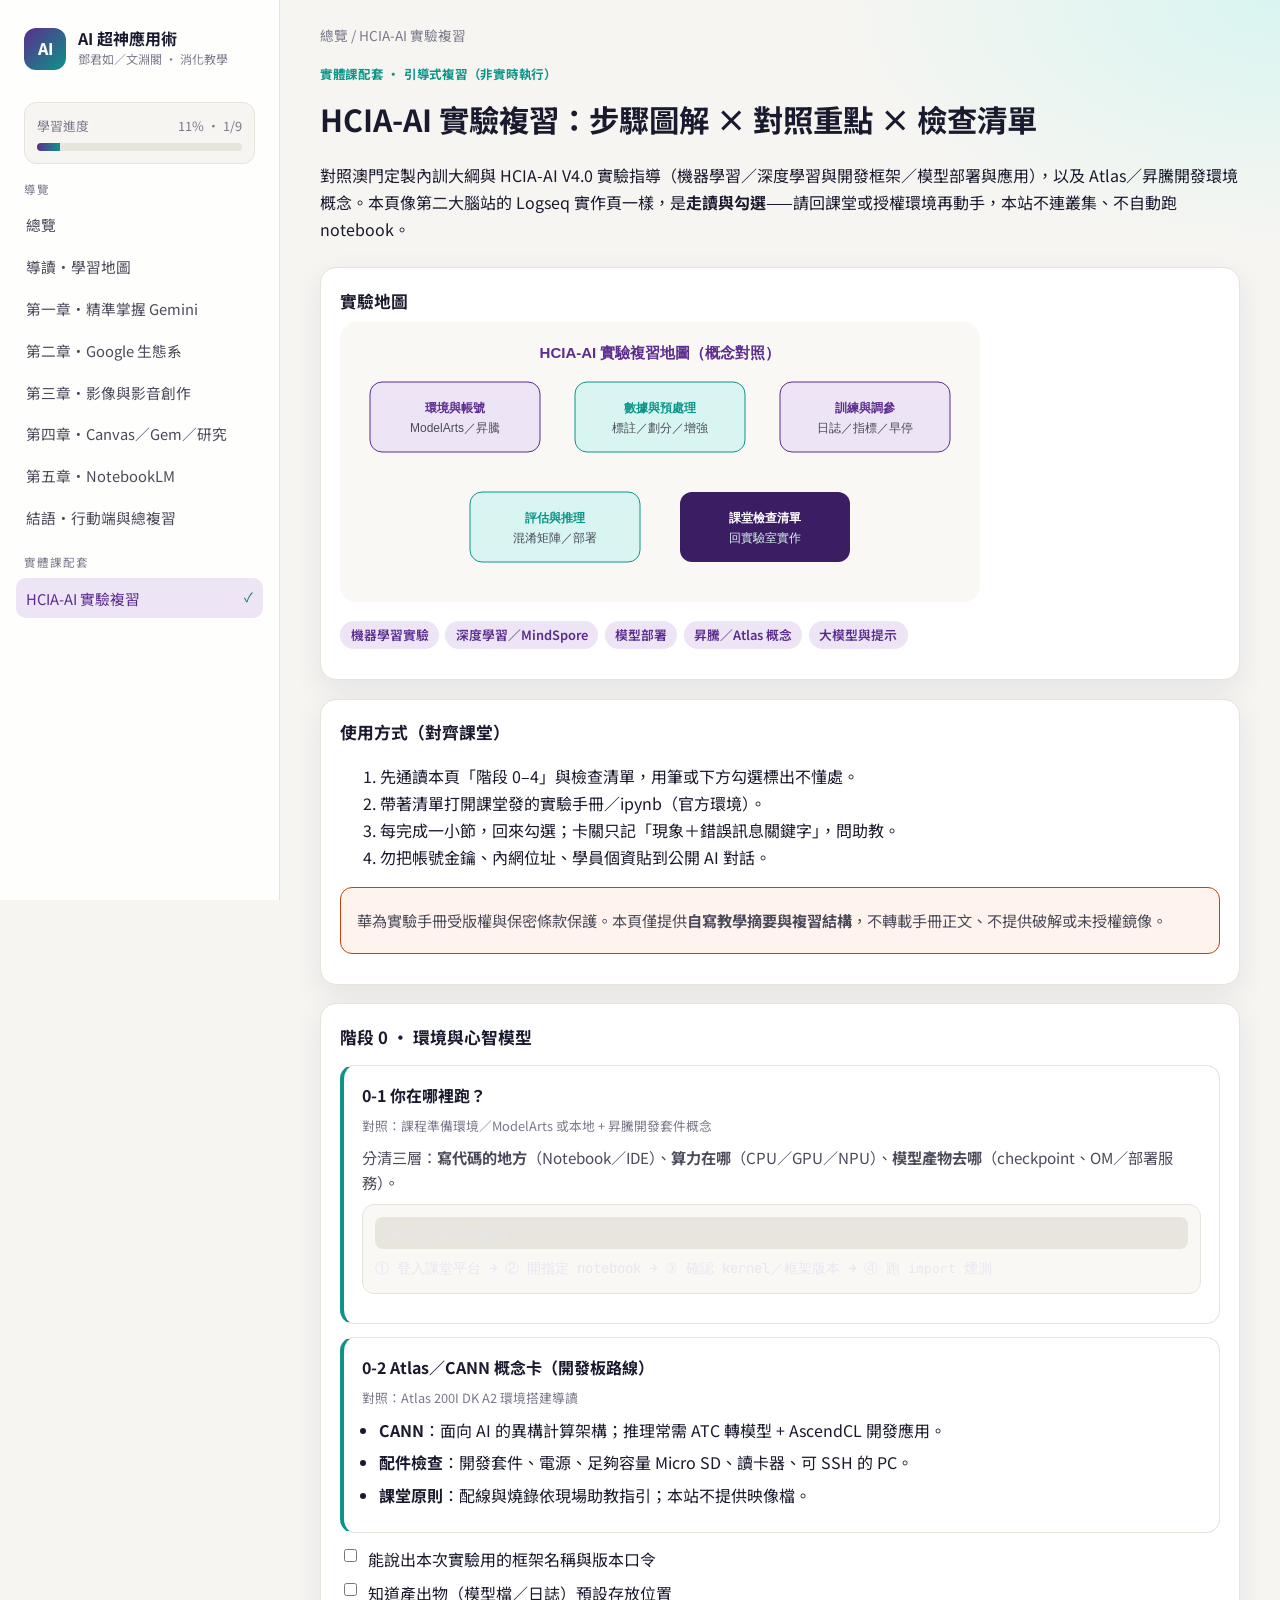
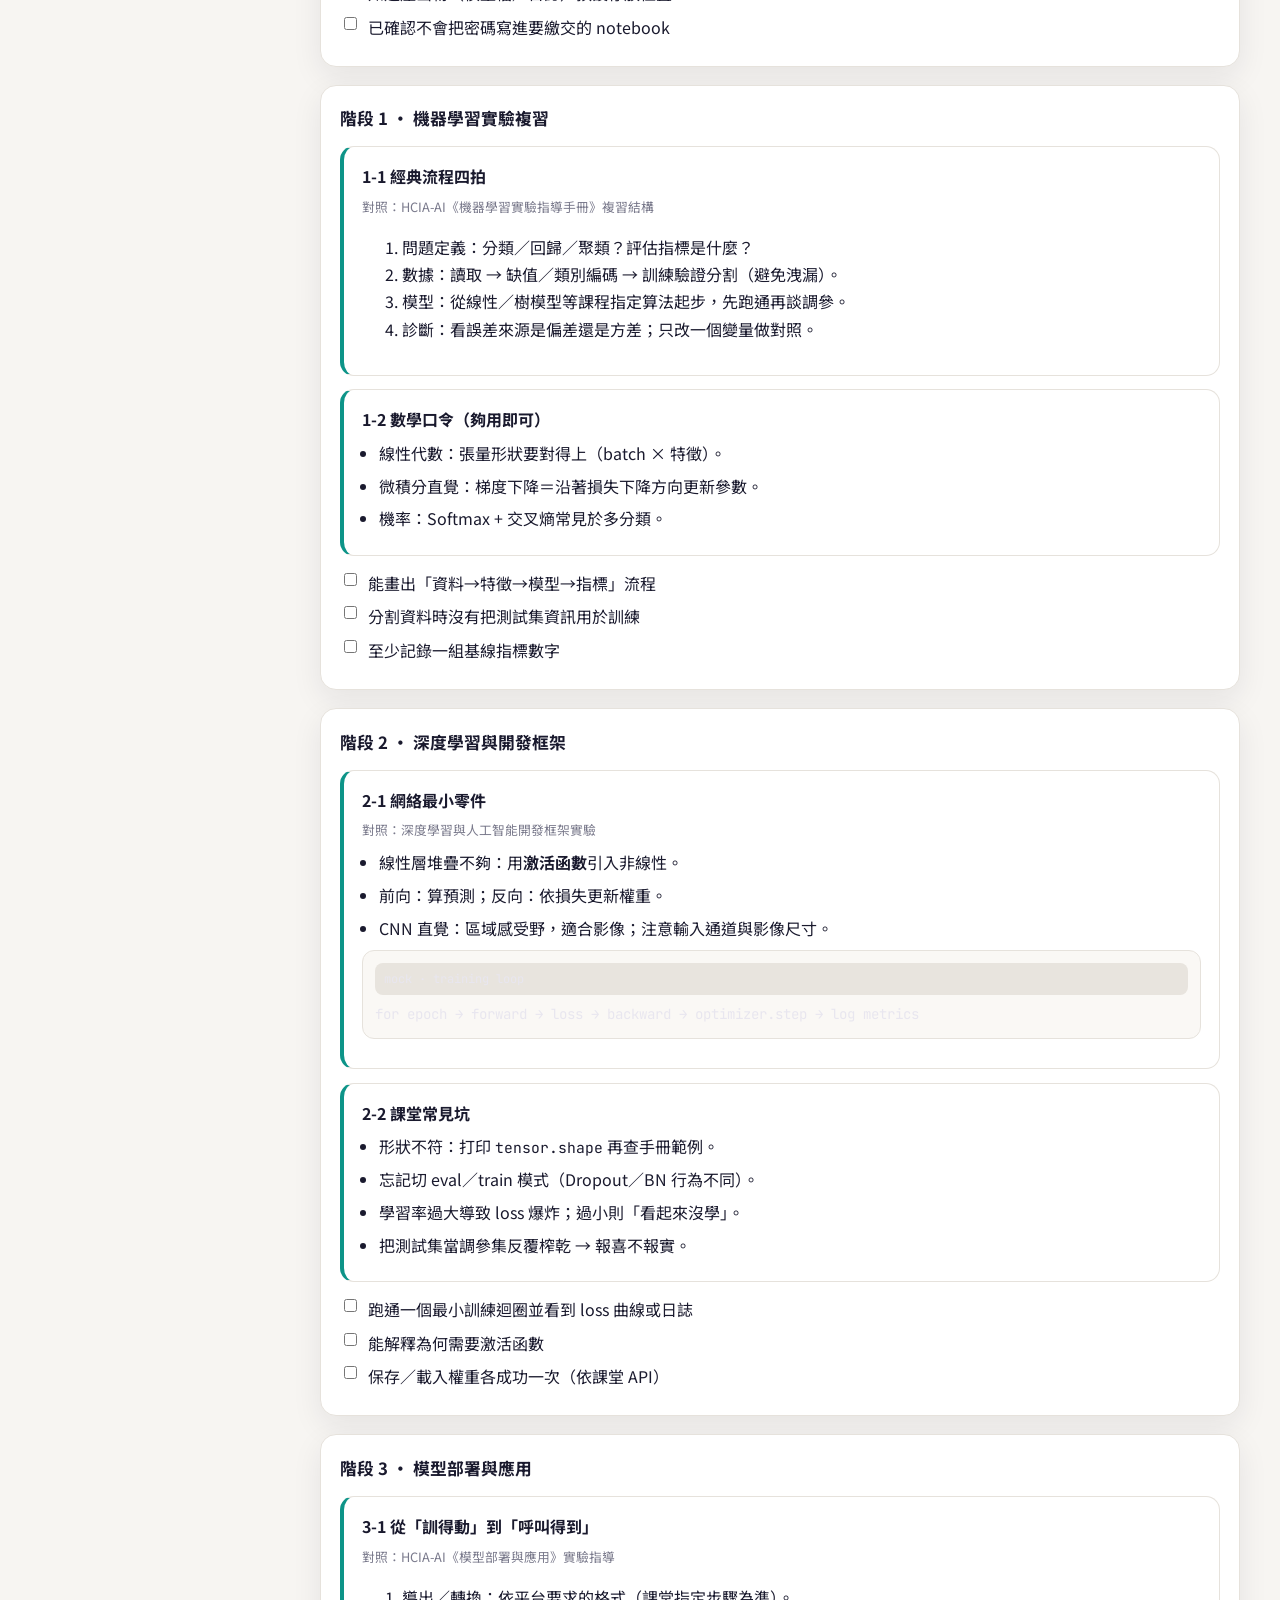
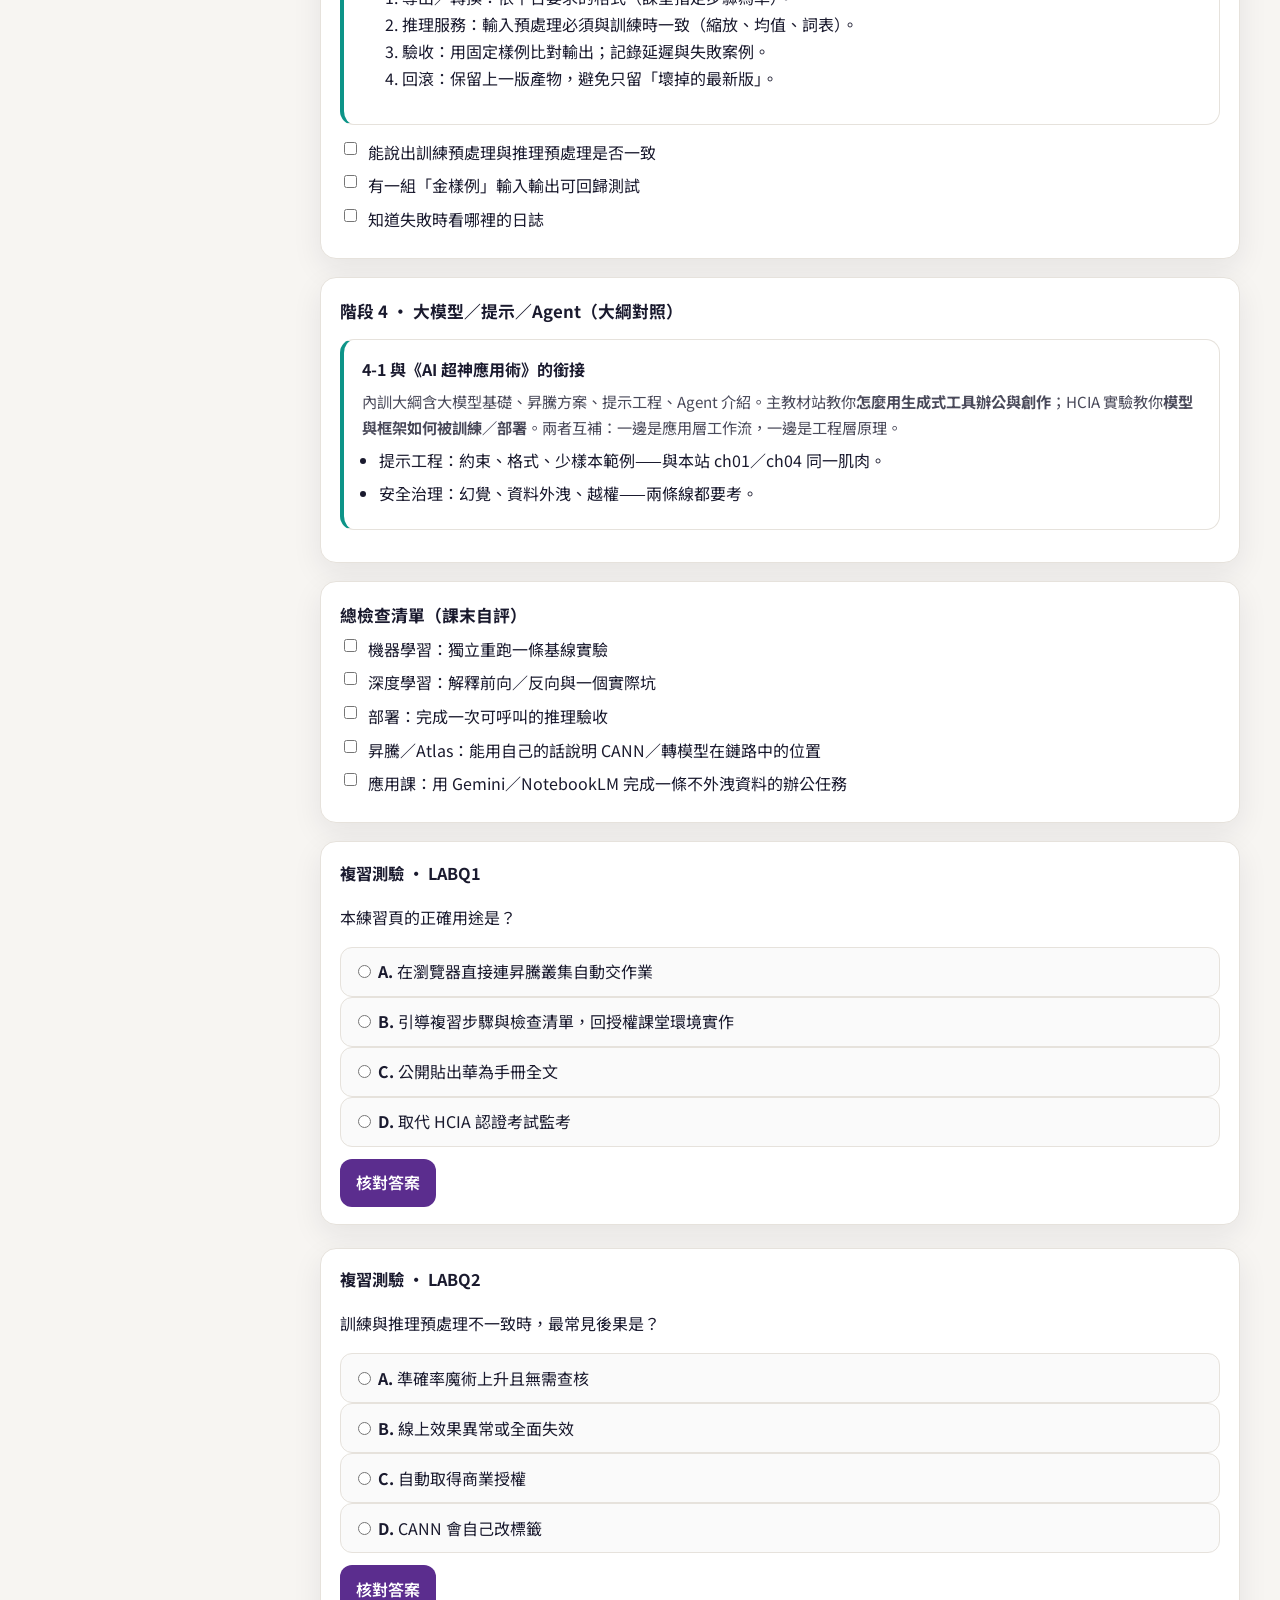
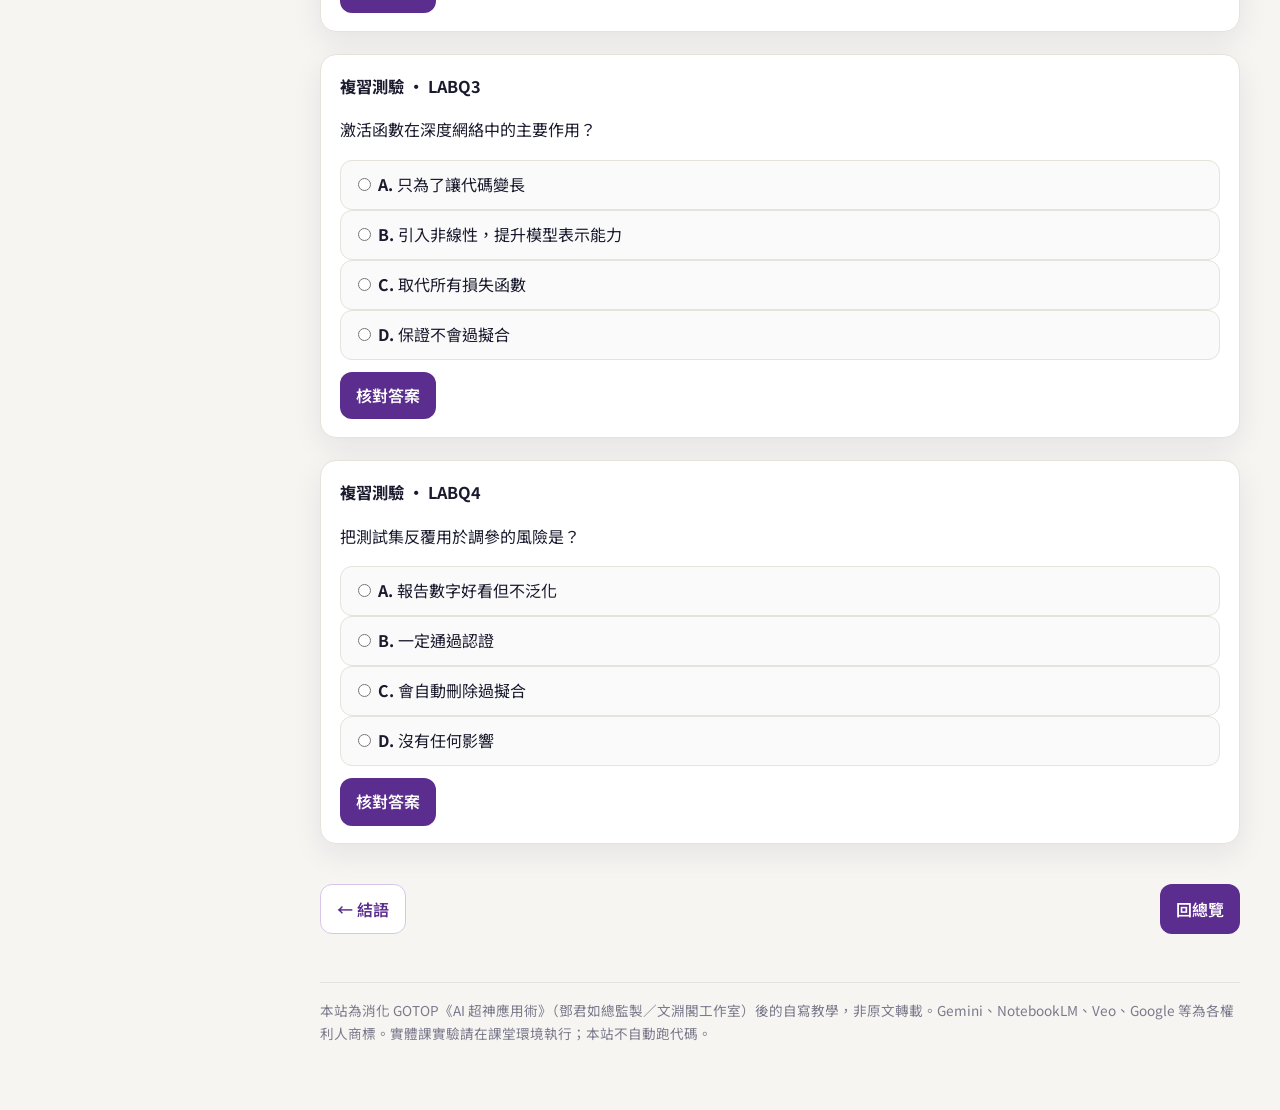
==== practice/index.html @ 84ef8108 "Initial HCIA-AI companion course site Traditional Chinese interactive digest of GOTOP AI 超神應用術 with " ====
<!DOCTYPE html>
<html lang="zh-Hant-MO">
<head>
<meta charset="utf-8"/>
<meta name="viewport" content="width=device-width, initial-scale=1"/>
<title>HCIA-AI 實驗複習 · AI 超神應用術</title>
<link rel="preconnect" href="https://fonts.googleapis.com"/>
<link rel="stylesheet" href="https://fonts.googleapis.com/css2?family=Noto+Sans+TC:wght@400;500;700;900&family=JetBrains+Mono:wght@400;600&display=swap"/>
<link rel="stylesheet" href="../css/styles.css"/>
</head>
<body data-page="practice">
<div class="overlay"></div>
<div class="topbar">
  <button class="menu-btn" data-menu type="button">☰ 目錄</button>
  <strong>AI 超神應用術 · 互動教學</strong>
</div>
<div class="layout">
<aside class="sidebar">
  <div class="brand">
    <div class="brand-mark">AI</div>
    <div>
      <h1>AI 超神應用術</h1>
      <p>鄧君如／文淵閣 · 消化教學</p>
    </div>
  </div>
  <div class="progress-wrap">
    <div class="progress-label"><span>學習進度</span><span data-progress-text>0%</span></div>
    <div class="progress-bar"><span data-progress-fill></span></div>
  </div>
  <nav class="nav">
<div class="nav-section">導覽</div>
<a href="../index.html" data-page="index">總覽</a>
<a href="../chapters/preface.html" data-page="preface">導讀・學習地圖</a>
<a href="../chapters/ch01.html" data-page="ch01">第一章・精準掌握 Gemini</a>
<a href="../chapters/ch02.html" data-page="ch02">第二章・Google 生態系</a>
<a href="../chapters/ch03.html" data-page="ch03">第三章・影像與影音創作</a>
<a href="../chapters/ch04.html" data-page="ch04">第四章・Canvas／Gem／研究</a>
<a href="../chapters/ch05.html" data-page="ch05">第五章・NotebookLM</a>
<a href="../chapters/epilogue.html" data-page="epilogue">結語・行動端與總複習</a>
<div class="nav-section">實體課配套</div>
<a href="index.html" data-page="practice">HCIA-AI 實驗複習</a>
  </nav>
</aside>
<main class="main">
<div class="container">

<nav class="breadcrumb"><a href="../index.html">總覽</a> / HCIA-AI 實驗複習</nav>
<header class="page-head">
  <div class="eyebrow">實體課配套 · 引導式複習（非實時執行）</div>
  <h2>HCIA-AI 實驗複習：步驟圖解 × 對照重點 × 檢查清單</h2>
  <p>對照澳門定製內訓大綱與 HCIA-AI V4.0 實驗指導（機器學習／深度學習與開發框架／模型部署與應用），以及 Atlas／昇騰開發環境概念。本頁像第二大腦站的 Logseq 實作頁一樣，是<strong>走讀與勾選</strong>——請回課堂或授權環境再動手，本站不連叢集、不自動跑 notebook。</p>
</header>

<section class="card">
  <h3>實驗地圖</h3>
  <img src="../assets/svg/hcia-lab-map.svg" alt="HCIA 實驗地圖" style="width:100%;max-width:640px"/>
  <div class="chip-row">
    <span class="chip">機器學習實驗</span>
    <span class="chip">深度學習／MindSpore</span>
    <span class="chip">模型部署</span>
    <span class="chip">昇騰／Atlas 概念</span>
    <span class="chip">大模型與提示</span>
  </div>
</section>

<section class="card">
  <h3>使用方式（對齊課堂）</h3>
  <ol class="steps">
    <li>先通讀本頁「階段 0–4」與檢查清單，用筆或下方勾選標出不懂處。</li>
    <li>帶著清單打開課堂發的實驗手冊／ipynb（官方環境）。</li>
    <li>每完成一小節，回來勾選；卡關只記「現象＋錯誤訊息關鍵字」，問助教。</li>
    <li>勿把帳號金鑰、內網位址、學員個資貼到公開 AI 對話。</li>
  </ol>
  <div class="callout warn"><p>華為實驗手冊受版權與保密條款保護。本頁僅提供<strong>自寫教學摘要與複習結構</strong>，不轉載手冊正文、不提供破解或未授權鏡像。</p></div>
</section>

<section class="card">
  <h3>階段 0 · 環境與心智模型</h3>
  <div class="lab-step">
    <h4>0-1 你在哪裡跑？</h4>
    <div class="meta">對照：課程準備環境／ModelArts 或本地 + 昇騰開發套件概念</div>
    <p>分清三層：<strong>寫代碼的地方</strong>（Notebook／IDE）、<strong>算力在哪</strong>（CPU／GPU／NPU）、<strong>模型產物去哪</strong>（checkpoint、OM／部署服務）。</p>
    <div class="mock-ui">
      <div class="bar">mock · lab console</div>
      <div>① 登入課堂平台 → ② 開指定 notebook → ③ 確認 kernel／框架版本 → ④ 跑 <code>import</code> 煙測</div>
    </div>
  </div>
  <div class="lab-step">
    <h4>0-2 Atlas／CANN 概念卡（開發板路線）</h4>
    <div class="meta">對照：Atlas 200I DK A2 環境搭建導讀</div>
    <ul class="clean">
      <li><strong>CANN</strong>：面向 AI 的異構計算架構；推理常需 ATC 轉模型 + AscendCL 開發應用。</li>
      <li><strong>配件檢查</strong>：開發套件、電源、足夠容量 Micro SD、讀卡器、可 SSH 的 PC。</li>
      <li><strong>課堂原則</strong>：配線與燒錄依現場助教指引；本站不提供映像檔。</li>
    </ul>
  </div>
  <div class="checklist">
    <label><input type="checkbox"/> 能說出本次實驗用的框架名稱與版本口令</label>
    <label><input type="checkbox"/> 知道產出物（模型檔／日誌）預設存放位置</label>
    <label><input type="checkbox"/> 已確認不會把密碼寫進要繳交的 notebook</label>
  </div>
</section>

<section class="card">
  <h3>階段 1 · 機器學習實驗複習</h3>
  <div class="lab-step">
    <h4>1-1 經典流程四拍</h4>
    <div class="meta">對照：HCIA-AI《機器學習實驗指導手冊》複習結構</div>
    <ol class="steps">
      <li>問題定義：分類／回歸／聚類？評估指標是什麼？</li>
      <li>數據：讀取 → 缺值／類別編碼 → 訓練驗證分割（避免洩漏）。</li>
      <li>模型：從線性／樹模型等課程指定算法起步，先跑通再談調參。</li>
      <li>診斷：看誤差來源是偏差還是方差；只改一個變量做對照。</li>
    </ol>
  </div>
  <div class="lab-step">
    <h4>1-2 數學口令（夠用即可）</h4>
    <ul class="clean">
      <li>線性代數：張量形狀要對得上（batch × 特徵）。</li>
      <li>微積分直覺：梯度下降＝沿著損失下降方向更新參數。</li>
      <li>機率：Softmax + 交叉熵常見於多分類。</li>
    </ul>
  </div>
  <div class="checklist">
    <label><input type="checkbox"/> 能畫出「資料→特徵→模型→指標」流程</label>
    <label><input type="checkbox"/> 分割資料時沒有把測試集資訊用於訓練</label>
    <label><input type="checkbox"/> 至少記錄一組基線指標數字</label>
  </div>
</section>

<section class="card">
  <h3>階段 2 · 深度學習與開發框架</h3>
  <div class="lab-step">
    <h4>2-1 網絡最小零件</h4>
    <div class="meta">對照：深度學習與人工智能開發框架實驗</div>
    <ul class="clean">
      <li>線性層堆疊不夠：用<strong>激活函數</strong>引入非線性。</li>
      <li>前向：算預測；反向：依損失更新權重。</li>
      <li>CNN 直覺：區域感受野，適合影像；注意輸入通道與影像尺寸。</li>
    </ul>
    <div class="mock-ui">
      <div class="bar">mock · training loop</div>
      <div>for epoch → forward → loss → backward → optimizer.step → log metrics</div>
    </div>
  </div>
  <div class="lab-step">
    <h4>2-2 課堂常見坑</h4>
    <ul class="clean">
      <li>形狀不符：打印 <code>tensor.shape</code> 再查手冊範例。</li>
      <li>忘記切 eval／train 模式（Dropout／BN 行為不同）。</li>
      <li>學習率過大導致 loss 爆炸；過小則「看起來沒學」。</li>
      <li>把測試集當調參集反覆榨乾 → 報喜不報實。</li>
    </ul>
  </div>
  <div class="checklist">
    <label><input type="checkbox"/> 跑通一個最小訓練迴圈並看到 loss 曲線或日誌</label>
    <label><input type="checkbox"/> 能解釋為何需要激活函數</label>
    <label><input type="checkbox"/> 保存／載入權重各成功一次（依課堂 API）</label>
  </div>
</section>

<section class="card">
  <h3>階段 3 · 模型部署與應用</h3>
  <div class="lab-step">
    <h4>3-1 從「訓得動」到「呼叫得到」</h4>
    <div class="meta">對照：HCIA-AI《模型部署與應用》實驗指導</div>
    <ol class="steps">
      <li>導出／轉換：依平台要求的格式（課堂指定步驟為準）。</li>
      <li>推理服務：輸入預處理必須與訓練時一致（縮放、均值、詞表）。</li>
      <li>驗收：用固定樣例比對輸出；記錄延遲與失敗案例。</li>
      <li>回滾：保留上一版產物，避免只留「壞掉的最新版」。</li>
    </ol>
  </div>
  <div class="checklist">
    <label><input type="checkbox"/> 能說出訓練預處理與推理預處理是否一致</label>
    <label><input type="checkbox"/> 有一組「金樣例」輸入輸出可回歸測試</label>
    <label><input type="checkbox"/> 知道失敗時看哪裡的日誌</label>
  </div>
</section>

<section class="card">
  <h3>階段 4 · 大模型／提示／Agent（大綱對照）</h3>
  <div class="lab-step">
    <h4>4-1 與《AI 超神應用術》的銜接</h4>
    <p>內訓大綱含大模型基礎、昇騰方案、提示工程、Agent 介紹。主教材站教你<strong>怎麼用生成式工具辦公與創作</strong>；HCIA 實驗教你<strong>模型與框架如何被訓練／部署</strong>。兩者互補：一邊是應用層工作流，一邊是工程層原理。</p>
    <ul class="clean">
      <li>提示工程：約束、格式、少樣本範例——與本站 ch01／ch04 同一肌肉。</li>
      <li>安全治理：幻覺、資料外洩、越權——兩條線都要考。</li>
    </ul>
  </div>
</section>

<section class="card">
  <h3>總檢查清單（課末自評）</h3>
  <div class="checklist">
    <label><input type="checkbox"/> 機器學習：獨立重跑一條基線實驗</label>
    <label><input type="checkbox"/> 深度學習：解釋前向／反向與一個實際坑</label>
    <label><input type="checkbox"/> 部署：完成一次可呼叫的推理驗收</label>
    <label><input type="checkbox"/> 昇騰／Atlas：能用自己的話說明 CANN／轉模型在鏈路中的位置</label>
    <label><input type="checkbox"/> 應用課：用 Gemini／NotebookLM 完成一條不外洩資料的辦公任務</label>
  </div>
</section>


<section class="quiz" data-quiz="labq1" data-answer="B" data-ok="正確——對齊第二大腦站的 walkthrough 定位。" data-bad="重讀頁首說明。">
  <h3>複習測驗 · LABQ1</h3>
  <p>本練習頁的正確用途是？</p>
  <label><input type="radio" name="labq1" value="A"/> <strong>A.</strong> 在瀏覽器直接連昇騰叢集自動交作業</label><label><input type="radio" name="labq1" value="B"/> <strong>B.</strong> 引導複習步驟與檢查清單，回授權課堂環境實作</label><label><input type="radio" name="labq1" value="C"/> <strong>C.</strong> 公開貼出華為手冊全文</label><label><input type="radio" name="labq1" value="D"/> <strong>D.</strong> 取代 HCIA 認證考試監考</label>
  <div class="quiz-actions"><button type="button" class="btn" data-check>核對答案</button></div>
  <div class="feedback"></div>
</section>

<section class="quiz" data-quiz="labq2" data-answer="B" data-ok="對。" data-bad="見階段 3。">
  <h3>複習測驗 · LABQ2</h3>
  <p>訓練與推理預處理不一致時，最常見後果是？</p>
  <label><input type="radio" name="labq2" value="A"/> <strong>A.</strong> 準確率魔術上升且無需查核</label><label><input type="radio" name="labq2" value="B"/> <strong>B.</strong> 線上效果異常或全面失效</label><label><input type="radio" name="labq2" value="C"/> <strong>C.</strong> 自動取得商業授權</label><label><input type="radio" name="labq2" value="D"/> <strong>D.</strong> CANN 會自己改標籤</label>
  <div class="quiz-actions"><button type="button" class="btn" data-check>核對答案</button></div>
  <div class="feedback"></div>
</section>

<section class="quiz" data-quiz="labq3" data-answer="B" data-ok="正確。" data-bad="階段 2。">
  <h3>複習測驗 · LABQ3</h3>
  <p>激活函數在深度網絡中的主要作用？</p>
  <label><input type="radio" name="labq3" value="A"/> <strong>A.</strong> 只為了讓代碼變長</label><label><input type="radio" name="labq3" value="B"/> <strong>B.</strong> 引入非線性，提升模型表示能力</label><label><input type="radio" name="labq3" value="C"/> <strong>C.</strong> 取代所有損失函數</label><label><input type="radio" name="labq3" value="D"/> <strong>D.</strong> 保證不會過擬合</label>
  <div class="quiz-actions"><button type="button" class="btn" data-check>核對答案</button></div>
  <div class="feedback"></div>
</section>

<section class="quiz" data-quiz="labq4" data-answer="A" data-ok="對——評估會過度樂觀。" data-bad="階段 1–2 診斷。">
  <h3>複習測驗 · LABQ4</h3>
  <p>把測試集反覆用於調參的風險是？</p>
  <label><input type="radio" name="labq4" value="A"/> <strong>A.</strong> 報告數字好看但不泛化</label><label><input type="radio" name="labq4" value="B"/> <strong>B.</strong> 一定通過認證</label><label><input type="radio" name="labq4" value="C"/> <strong>C.</strong> 會自動刪除過擬合</label><label><input type="radio" name="labq4" value="D"/> <strong>D.</strong> 沒有任何影響</label>
  <div class="quiz-actions"><button type="button" class="btn" data-check>核對答案</button></div>
  <div class="feedback"></div>
</section>

<div class="pager">
  <a class="btn secondary" href="../chapters/epilogue.html">← 結語</a>
  <a class="btn" href="../index.html">回總覽</a>
</div>

<div class="footer-note">本站為消化 GOTOP《AI 超神應用術》（鄧君如總監製／文淵閣工作室）後的自寫教學，非原文轉載。Gemini、NotebookLM、Veo、Google 等為各權利人商標。實體課實驗請在課堂環境執行；本站不自動跑代碼。</div>
</div>
</main>
</div>
<script src="../js/app.js"></script>
<script src="../js/quiz.js"></script>
</body>
</html>
---- css/styles.css ----
:root {
  --bg: #f7f5f2;
  --bg-card: #ffffff;
  --ink: #1a1a2e;
  --ink-soft: #4a4a5a;
  --muted: #7a7a8c;
  --line: #e6e2dc;
  --accent: #5b2d8e;
  --accent-2: #0d9488;
  --accent-soft: #ede4f5;
  --teal-soft: #d9f5f1;
  --warn: #c2410c;
  --ok: #047857;
  --danger: #b91c1c;
  --radius: 16px;
  --shadow: 0 10px 30px rgba(26,26,46,.08);
  --font: "Noto Sans TC", "PingFang TC", "Microsoft JhengHei", system-ui, sans-serif;
  --mono: "JetBrains Mono", ui-monospace, monospace;
  --sidebar-w: 280px;
  --max: 920px;
}
* { box-sizing: border-box; }
html { scroll-behavior: smooth; }
body {
  margin: 0;
  font-family: var(--font);
  color: var(--ink);
  background:
    radial-gradient(1200px 600px at 10% -10%, #ede4f5 0%, transparent 55%),
    radial-gradient(900px 500px at 100% 0%, #d9f5f1 0%, transparent 50%),
    var(--bg);
  line-height: 1.7;
  min-height: 100vh;
}
a { color: var(--accent); text-decoration: none; }
a:hover { text-decoration: underline; }
img, svg { max-width: 100%; height: auto; }
code, .mono { font-family: var(--mono); font-size: .92em; }

.layout { display: grid; grid-template-columns: var(--sidebar-w) 1fr; min-height: 100vh; }
.sidebar {
  position: sticky; top: 0; height: 100vh; overflow-y: auto;
  background: rgba(255,255,255,.85); backdrop-filter: blur(10px);
  border-right: 1px solid var(--line); padding: 1.25rem 1rem 2rem;
}
.brand { display: flex; gap: .75rem; align-items: center; padding: .5rem .5rem 1rem; }
.brand-mark {
  width: 42px; height: 42px; border-radius: 12px;
  background: linear-gradient(135deg, var(--accent), var(--accent-2));
  display: grid; place-items: center; color: #fff; font-weight: 800;
}
.brand h1 { font-size: 1rem; margin: 0; line-height: 1.3; }
.brand p { margin: 0; font-size: .75rem; color: var(--muted); }
.nav-section { margin: 1rem 0 .35rem; font-size: .72rem; letter-spacing: .08em; color: var(--muted); text-transform: uppercase; padding: 0 .5rem; }
.nav a {
  display: block; padding: .45rem .65rem; border-radius: 10px; color: var(--ink-soft);
  font-size: .92rem; text-decoration: none; margin-bottom: .15rem;
}
.nav a:hover, .nav a.active { background: var(--accent-soft); color: var(--accent); text-decoration: none; }
.nav a .done { float: right; color: var(--ok); font-size: .8rem; }
.progress-wrap { margin: 1rem .5rem; padding: .75rem; background: var(--bg); border-radius: 12px; border: 1px solid var(--line); }
.progress-label { display: flex; justify-content: space-between; font-size: .8rem; color: var(--muted); margin-bottom: .4rem; }
.progress-bar { height: 8px; background: #e8e4de; border-radius: 99px; overflow: hidden; }
.progress-bar > span { display: block; height: 100%; width: 0%; background: linear-gradient(90deg, var(--accent), var(--accent-2)); transition: width .35s ease; }

.main { padding: 1.5rem 1.75rem 4rem; }
.container { max-width: var(--max); margin: 0 auto; }
.topbar {
  display: none; position: sticky; top: 0; z-index: 20;
  background: rgba(247,245,242,.92); backdrop-filter: blur(8px);
  border-bottom: 1px solid var(--line); padding: .75rem 1rem;
  align-items: center; justify-content: space-between;
}
.menu-btn {
  border: 1px solid var(--line); background: #fff; border-radius: 10px;
  padding: .45rem .7rem; font: inherit; cursor: pointer;
}
.hero {
  background: linear-gradient(135deg, #3b1d63 0%, #5b2d8e 45%, #0d9488 100%);
  color: #fff; border-radius: 24px; padding: 2.2rem 2rem; position: relative; overflow: hidden;
  box-shadow: var(--shadow); margin-bottom: 1.5rem;
}
.hero::after {
  content: ""; position: absolute; inset: auto -10% -40% 40%; height: 80%;
  background: radial-gradient(circle, rgba(255,255,255,.18), transparent 60%);
  pointer-events: none;
}
.hero h2 { margin: 0 0 .5rem; font-size: clamp(1.6rem, 3vw, 2.2rem); position: relative; z-index: 1; }
.hero p { margin: 0; opacity: .92; max-width: 46ch; position: relative; z-index: 1; }
.badge {
  display: inline-flex; align-items: center; gap: .35rem;
  background: rgba(255,255,255,.18); border: 1px solid rgba(255,255,255,.25);
  padding: .25rem .65rem; border-radius: 999px; font-size: .78rem; margin-bottom: .85rem;
}
.grid { display: grid; gap: 1rem; }
.grid-2 { grid-template-columns: repeat(2, 1fr); }
.grid-3 { grid-template-columns: repeat(3, 1fr); }
.card {
  background: var(--bg-card); border: 1px solid var(--line); border-radius: var(--radius);
  padding: 1.15rem 1.2rem; box-shadow: var(--shadow);
}
.card h3 { margin: 0 0 .4rem; font-size: 1.05rem; }
.card p { margin: 0; color: var(--ink-soft); font-size: .95rem; }
.card.accent { border-color: #d8c6ea; background: linear-gradient(180deg, #faf6ff, #fff); }
.card.teal { border-color: #b7e8e1; background: linear-gradient(180deg, #f2fffd, #fff); }
.kicker { font-size: .78rem; color: var(--accent); font-weight: 700; letter-spacing: .04em; margin-bottom: .35rem; }
.section { margin: 2rem 0; }
.section h2 { margin: 0 0 .75rem; font-size: 1.45rem; }
.section h3 { margin: 1.4rem 0 .5rem; font-size: 1.15rem; }
.lead { font-size: 1.05rem; color: var(--ink-soft); }
.callout {
  border-left: 4px solid var(--accent); background: var(--accent-soft);
  padding: .9rem 1rem; border-radius: 0 12px 12px 0; margin: 1rem 0;
}
.callout.teal { border-color: var(--accent-2); background: var(--teal-soft); }
.callout.warn { border-color: var(--warn); background: #fff4ed; }
.figure {
  background: #fff; border: 1px solid var(--line); border-radius: var(--radius);
  padding: 1rem; margin: 1.25rem 0; box-shadow: var(--shadow);
}
.figure figcaption { margin-top: .65rem; font-size: .85rem; color: var(--muted); text-align: center; }
.summary {
  background: linear-gradient(180deg, #fff, #f4f0ea); border: 1px solid var(--line);
  border-radius: var(--radius); padding: 1.25rem 1.35rem; margin-top: 2rem;
}
.summary h3 { margin-top: 0; }
.summary ul { margin: .4rem 0 0; padding-left: 1.2rem; }
.summary li { margin: .35rem 0; }

.quiz {
  border: 1px solid var(--line); border-radius: var(--radius); background: #fff;
  padding: 1.1rem 1.2rem; margin: 1rem 0 1.4rem; box-shadow: var(--shadow);
}
.quiz .q-meta { font-size: .78rem; color: var(--muted); margin-bottom: .35rem; }
.quiz h4 { margin: 0 0 .75rem; font-size: 1.02rem; }
.quiz .options { display: grid; gap: .5rem; }
.quiz label {
  display: flex; gap: .65rem; align-items: flex-start; padding: .65rem .75rem;
  border: 1px solid var(--line); border-radius: 12px; cursor: pointer; background: #fafafa;
}
.quiz label:hover { border-color: #cbb3e4; background: #faf6ff; }
.quiz label.correct { border-color: #6ee7b7; background: #ecfdf5; }
.quiz label.wrong { border-color: #fca5a5; background: #fef2f2; }
.quiz .feedback { display: none; margin-top: .75rem; padding: .7rem .85rem; border-radius: 10px; font-size: .92rem; }
.quiz .feedback.show { display: block; }
.quiz .feedback.ok { background: #ecfdf5; color: var(--ok); }
.quiz .feedback.bad { background: #fef2f2; color: var(--danger); }
.btn {
  display: inline-flex; align-items: center; gap: .4rem; border: none; cursor: pointer;
  background: var(--accent); color: #fff; border-radius: 12px; padding: .65rem 1rem;
  font: inherit; font-weight: 600; text-decoration: none;
}
.btn:hover { filter: brightness(1.05); text-decoration: none; color: #fff; }
.btn.ghost { background: #fff; color: var(--accent); border: 1px solid #d8c6ea; }
.btn.teal { background: var(--accent-2); }
.pager { display: flex; justify-content: space-between; gap: 1rem; margin-top: 2.5rem; flex-wrap: wrap; }
.steps { counter-reset: step; }
.step {
  position: relative; padding: 1rem 1rem 1rem 3.2rem; border: 1px solid var(--line);
  border-radius: var(--radius); background: #fff; margin: 1rem 0; box-shadow: var(--shadow);
}
.step::before {
  counter-increment: step; content: counter(step);
  position: absolute; left: .9rem; top: 1rem; width: 1.8rem; height: 1.8rem;
  border-radius: 999px; background: var(--accent); color: #fff;
  display: grid; place-items: center; font-weight: 700; font-size: .9rem;
}
.step h4 { margin: 0 0 .4rem; }
.mock-ui {
  border: 1px solid #d4d0ca; border-radius: 12px; overflow: hidden; margin: .8rem 0;
  background: #1e1e2e; color: #e8e6ef; font-family: var(--mono); font-size: .82rem;
}
.mock-ui .bar { background: #2a2a3d; padding: .45rem .7rem; display: flex; gap: .35rem; align-items: center; }
.mock-ui .dot { width: 8px; height: 8px; border-radius: 50%; background: #ff5f56; }
.mock-ui .dot:nth-child(2) { background: #ffbd2e; }
.mock-ui .dot:nth-child(3) { background: #27c93f; }
.mock-ui .body { padding: .8rem .9rem; white-space: pre-wrap; line-height: 1.55; }
.mock-ui .hl { color: #7dd3fc; }
.mock-ui .tag { color: #c4b5fd; }
.mock-ui .page { color: #6ee7b7; }
.chip-row { display: flex; flex-wrap: wrap; gap: .4rem; margin: .6rem 0; }
.chip {
  background: var(--accent-soft); color: var(--accent); border-radius: 999px;
  padding: .2rem .65rem; font-size: .8rem; font-weight: 600;
}
.footer-note { margin-top: 3rem; padding-top: 1rem; border-top: 1px solid var(--line); color: var(--muted); font-size: .85rem; }
.overlay {
  display: none; position: fixed; inset: 0; background: rgba(0,0,0,.35); z-index: 30;
}
.overlay.show { display: block; }
@media (max-width: 920px) {
  .layout { grid-template-columns: 1fr; }
  .sidebar {
    position: fixed; left: 0; top: 0; transform: translateX(-105%);
    transition: transform .25s ease; z-index: 40; width: min(86vw, 320px);
  }
  .sidebar.open { transform: translateX(0); }
  .topbar { display: flex; }
  .grid-2, .grid-3 { grid-template-columns: 1fr; }
  .main { padding: 1rem 1rem 3rem; }
}


table.simple { width:100%; border-collapse: collapse; background:#fff; border-radius:12px; overflow:hidden; box-shadow: var(--shadow); margin:1rem 0; }
table.simple th, table.simple td { padding:.7rem .85rem; border-bottom:1px solid var(--line); text-align:left; font-size:.92rem; }
table.simple th { background: var(--accent-soft); color: var(--accent); font-weight:700; }
table.simple tr:last-child td { border-bottom:none; }
.mock-ui { position:relative; overflow:hidden; }
.mock-ui .body { animation: typeglow 2.8s ease-in-out infinite alternate; }
@keyframes typeglow { from { opacity:.88; } to { opacity:1; } }
.steps .step { position:relative; padding-left:1rem; border-left:3px solid var(--accent-soft); margin:1rem 0; transition: border-color .25s; }
.steps .step:hover { border-left-color: var(--accent); }
.tag { display:inline-block; background:var(--teal-soft); color:var(--accent-2); border-radius:999px; padding:.05rem .45rem; font-size:.8rem; }


/* Practice step reveal animation */
.steps .step {
  animation: stepIn .45s ease both;
}
.steps .step:nth-child(1) { animation-delay: .02s; }
.steps .step:nth-child(2) { animation-delay: .05s; }
.steps .step:nth-child(3) { animation-delay: .08s; }
.steps .step:nth-child(4) { animation-delay: .11s; }
.steps .step:nth-child(5) { animation-delay: .14s; }
.steps .step:nth-child(6) { animation-delay: .17s; }
.steps .step:nth-child(7) { animation-delay: .20s; }
.steps .step:nth-child(8) { animation-delay: .23s; }
.steps .step:nth-child(9) { animation-delay: .26s; }
.steps .step:nth-child(10) { animation-delay: .29s; }
@keyframes stepIn {
  from { opacity: 0; transform: translateY(8px); }
  to { opacity: 1; transform: none; }
}
.mock-ui .body .cursor-blink::after {
  content: "▋";
  animation: blink 1s step-end infinite;
  color: #7dd3fc;
  margin-left: 2px;
}
@keyframes blink { 50% { opacity: 0; } }
.mark-done {
  margin-top: .6rem;
}

/* --- hcia-ai-course extensions --- */
.eyebrow, .kicker {
  display: inline-block; font-size: .78rem; letter-spacing: .06em;
  color: var(--accent-2); font-weight: 700; margin-bottom: .35rem;
}
.hero .eyebrow { color: rgba(255,255,255,.85); }
.page-head { margin-bottom: 1.5rem; }
.page-head h2 { margin: .2rem 0 .5rem; font-size: clamp(1.45rem, 2.5vw, 1.9rem); }
.breadcrumb { font-size: .85rem; color: var(--muted); margin-bottom: .75rem; }
.breadcrumb a { color: var(--muted); }
.hero-actions { display: flex; flex-wrap: wrap; gap: .65rem; margin-top: 1.25rem; position: relative; z-index: 1; }
.card { margin-bottom: 1.15rem; }
.card h3 { margin-top: 0; }
.mini-card {
  background: var(--bg); border: 1px solid var(--line); border-radius: 12px;
  padding: .85rem 1rem;
}
.mini-card strong { display: block; margin-bottom: .25rem; color: var(--accent); }
.mini-card p { margin: 0; font-size: .92rem; color: var(--ink-soft); }
.path { display: grid; gap: .65rem; }
.path-item {
  display: flex; gap: .85rem; align-items: flex-start;
  padding: .85rem 1rem; border-radius: 14px; border: 1px solid var(--line);
  background: var(--bg); color: inherit; text-decoration: none;
}
.path-item:hover { border-color: #cbb3e4; background: #faf6ff; text-decoration: none; }
.path-item .num {
  flex: 0 0 2.4rem; height: 2.4rem; border-radius: 10px;
  display: grid; place-items: center; font-weight: 800; font-size: .85rem;
  background: linear-gradient(135deg, var(--accent), var(--accent-2)); color: #fff;
}
.path-item strong { display: block; color: var(--ink); }
.path-item span { font-size: .85rem; color: var(--muted); }
ul.clean { padding-left: 1.1rem; margin: .4rem 0; }
ul.clean li { margin: .35rem 0; }
.callout { padding: .85rem 1rem; border-radius: 12px; border: 1px solid var(--line); background: var(--accent-soft); margin: .75rem 0; }
.callout.tip { border-color: var(--accent-2); background: var(--teal-soft); }
.callout p { margin: .35rem 0; }
pre.code, .code-block {
  font-family: var(--mono); font-size: .82rem; line-height: 1.55;
  background: #1a1a2e; color: #e8e4de; padding: 1rem 1.1rem; border-radius: 12px;
  overflow-x: auto; white-space: pre-wrap;
}
.quiz h3 { margin: 0 0 .5rem; font-size: 1.02rem; }
.quiz-actions { margin-top: .75rem; }
.quiz label { display: block; }
.section { margin: 1.5rem 0; }
.lead { font-size: 1.05rem; color: var(--ink-soft); }
.figure { margin: 1rem 0; }
.figure figcaption { font-size: .85rem; color: var(--muted); margin-top: .4rem; }
.chip-row { display: flex; flex-wrap: wrap; gap: .4rem; margin: .75rem 0; }
.chip {
  background: var(--accent-soft); color: var(--accent); border-radius: 999px;
  padding: .2rem .65rem; font-size: .8rem; font-weight: 600;
}
.checklist label { display: flex; gap: .5rem; align-items: flex-start; margin: .4rem 0; cursor: pointer; }
.lab-step {
  border: 1px solid var(--line); border-radius: 14px; padding: 1rem 1.1rem;
  margin: .85rem 0; background: #fff; border-left: 4px solid var(--accent-2);
}
.lab-step h4 { margin: 0 0 .35rem; }
.lab-step .meta { font-size: .8rem; color: var(--muted); margin-bottom: .5rem; }
.mock-ui {
  border: 1px solid var(--line); border-radius: 12px; background: #faf8f5;
  padding: .75rem; font-size: .88rem; margin-top: .5rem;
}
.mock-ui .bar { background: #e8e4de; border-radius: 8px; padding: .35rem .6rem; margin-bottom: .5rem; font-family: var(--mono); font-size: .75rem; }
.btn.secondary, .btn.ghost {
  background: #fff; color: var(--accent); border: 1px solid #d8c6ea;
}
.btn.secondary:hover, .btn.ghost:hover { color: var(--accent); filter: none; background: var(--accent-soft); }
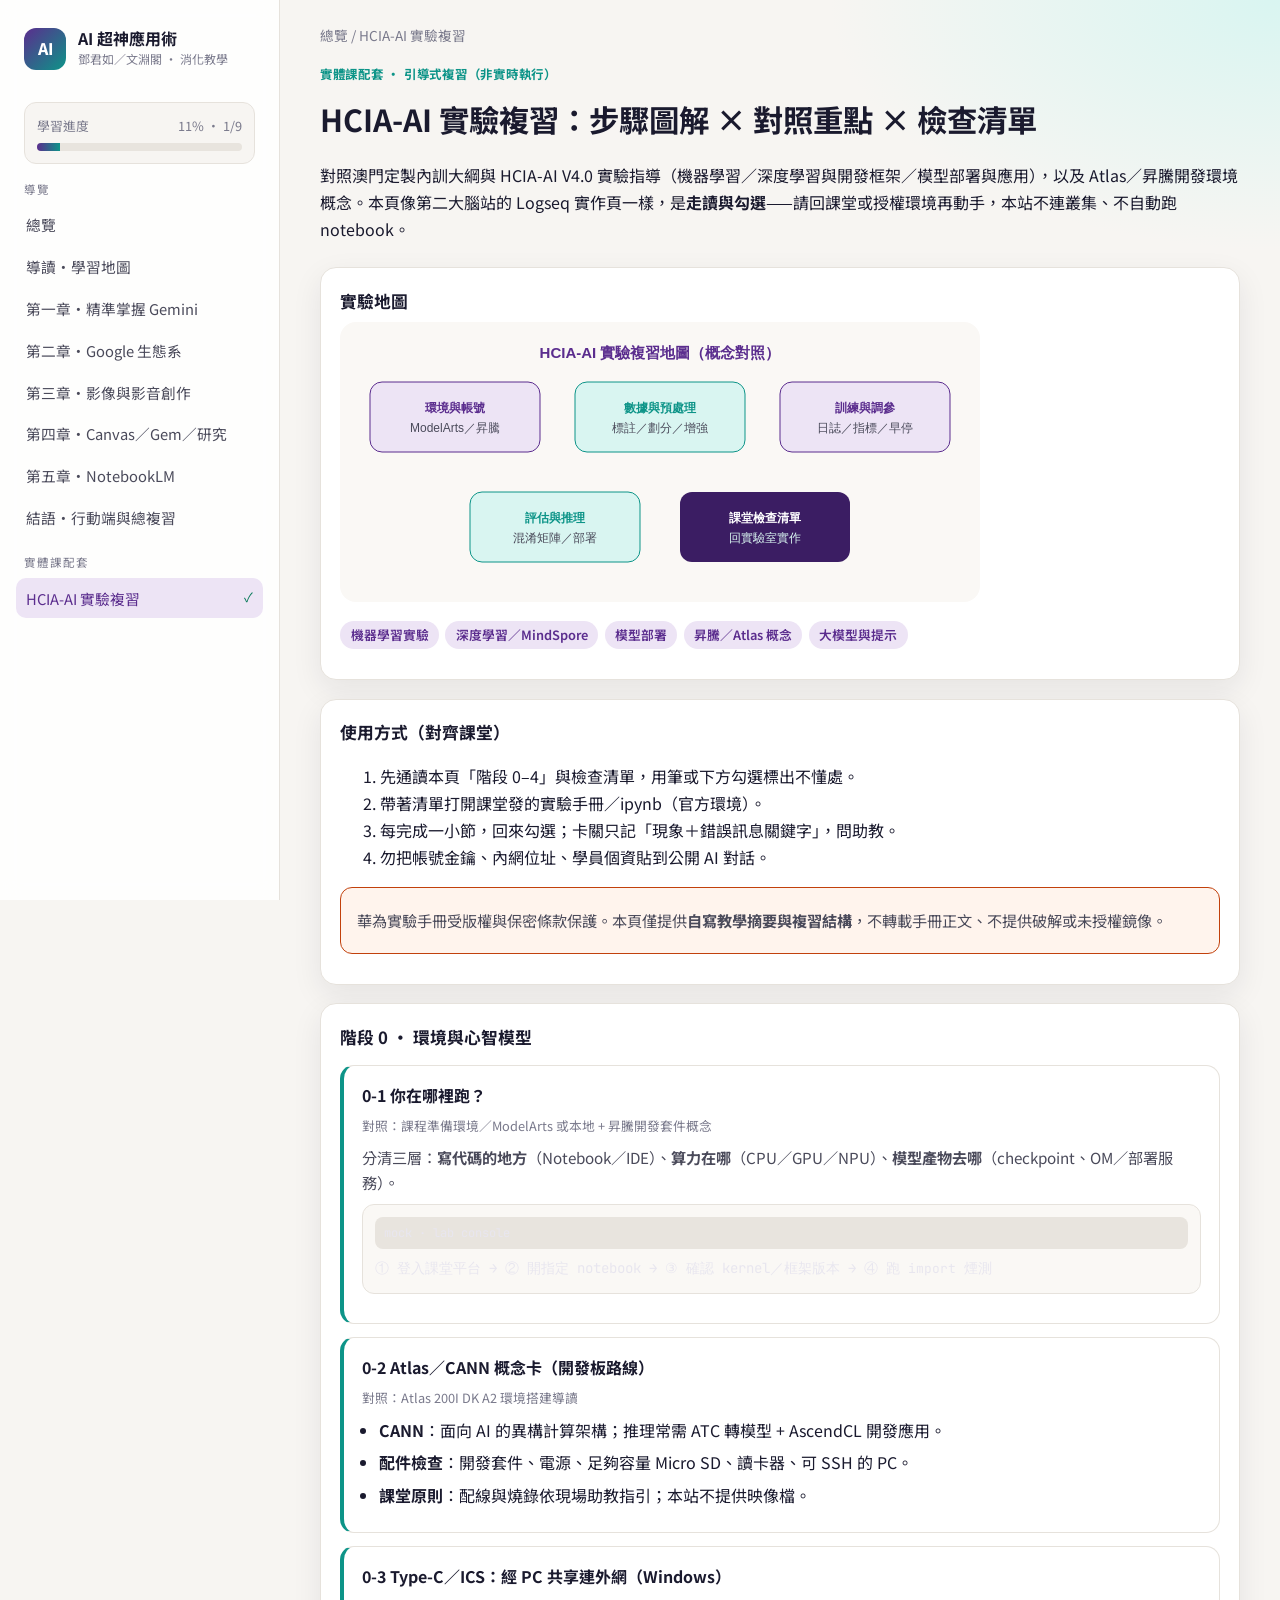
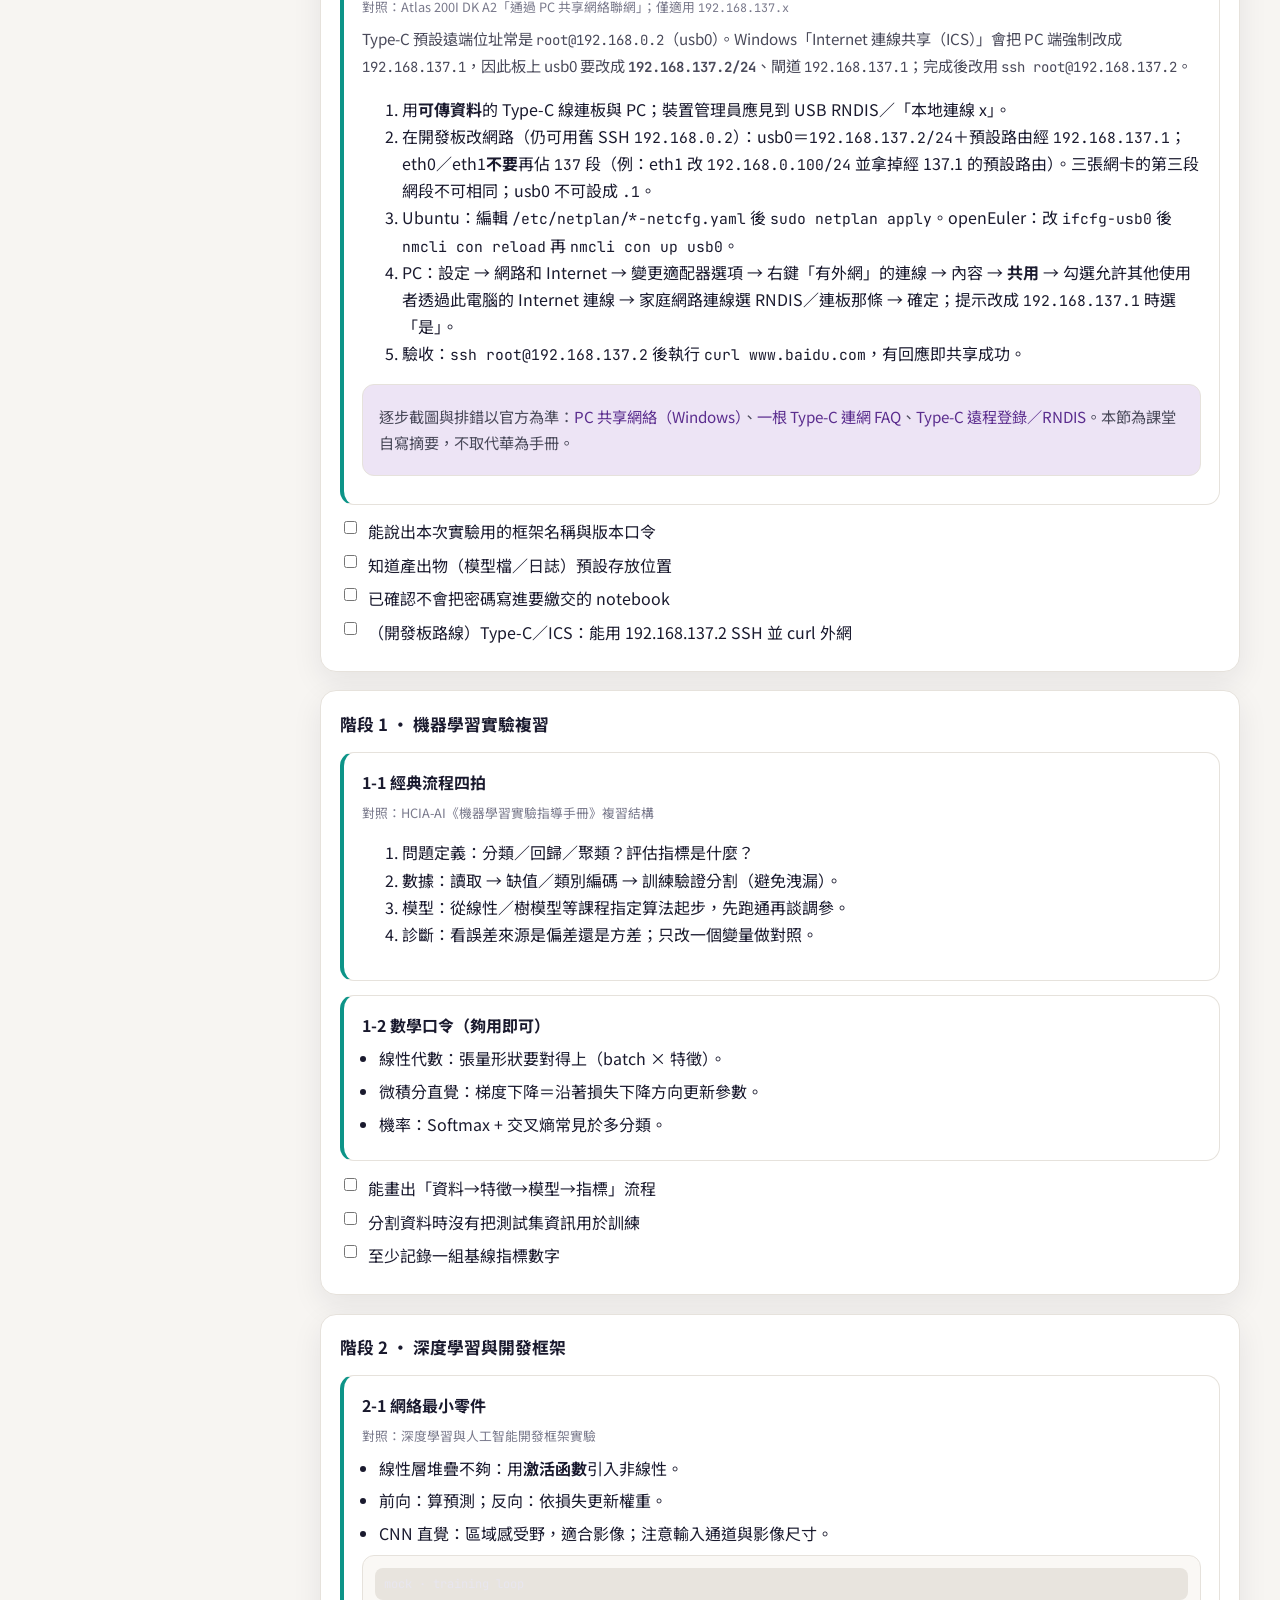
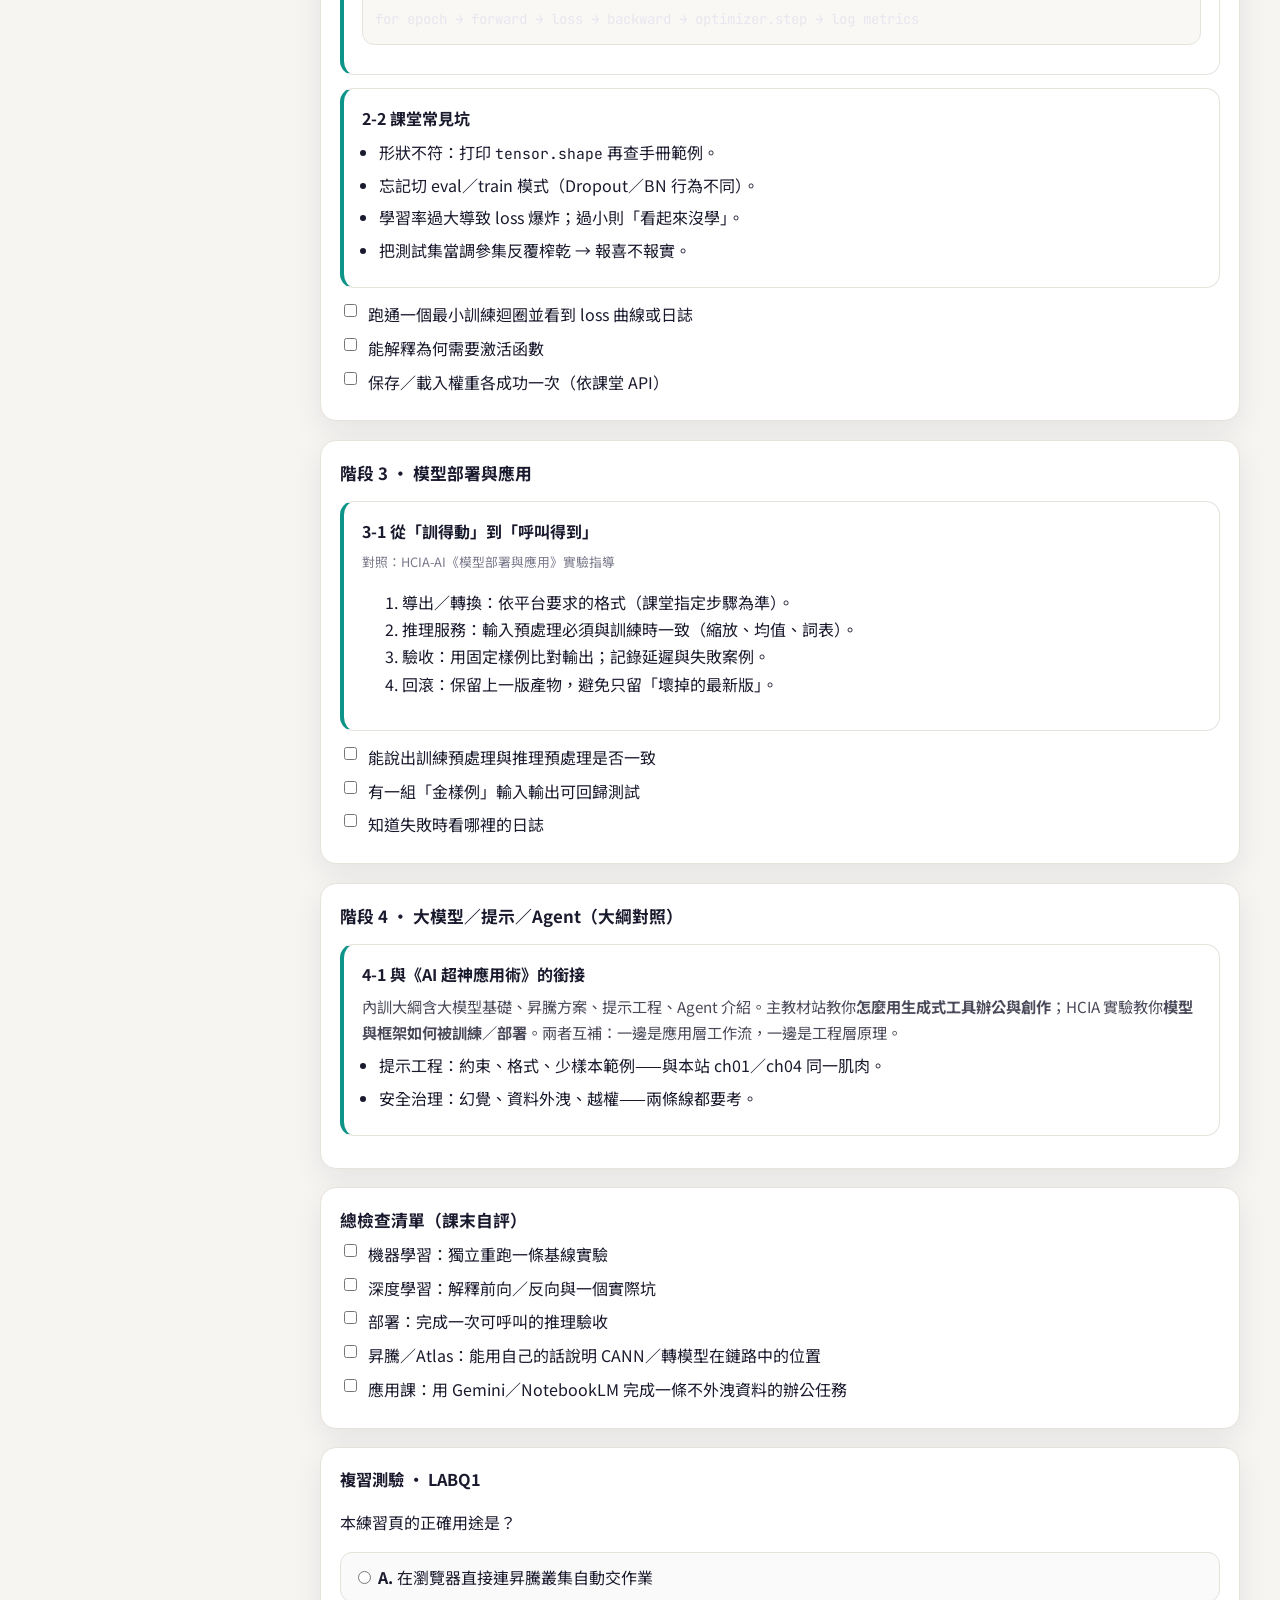
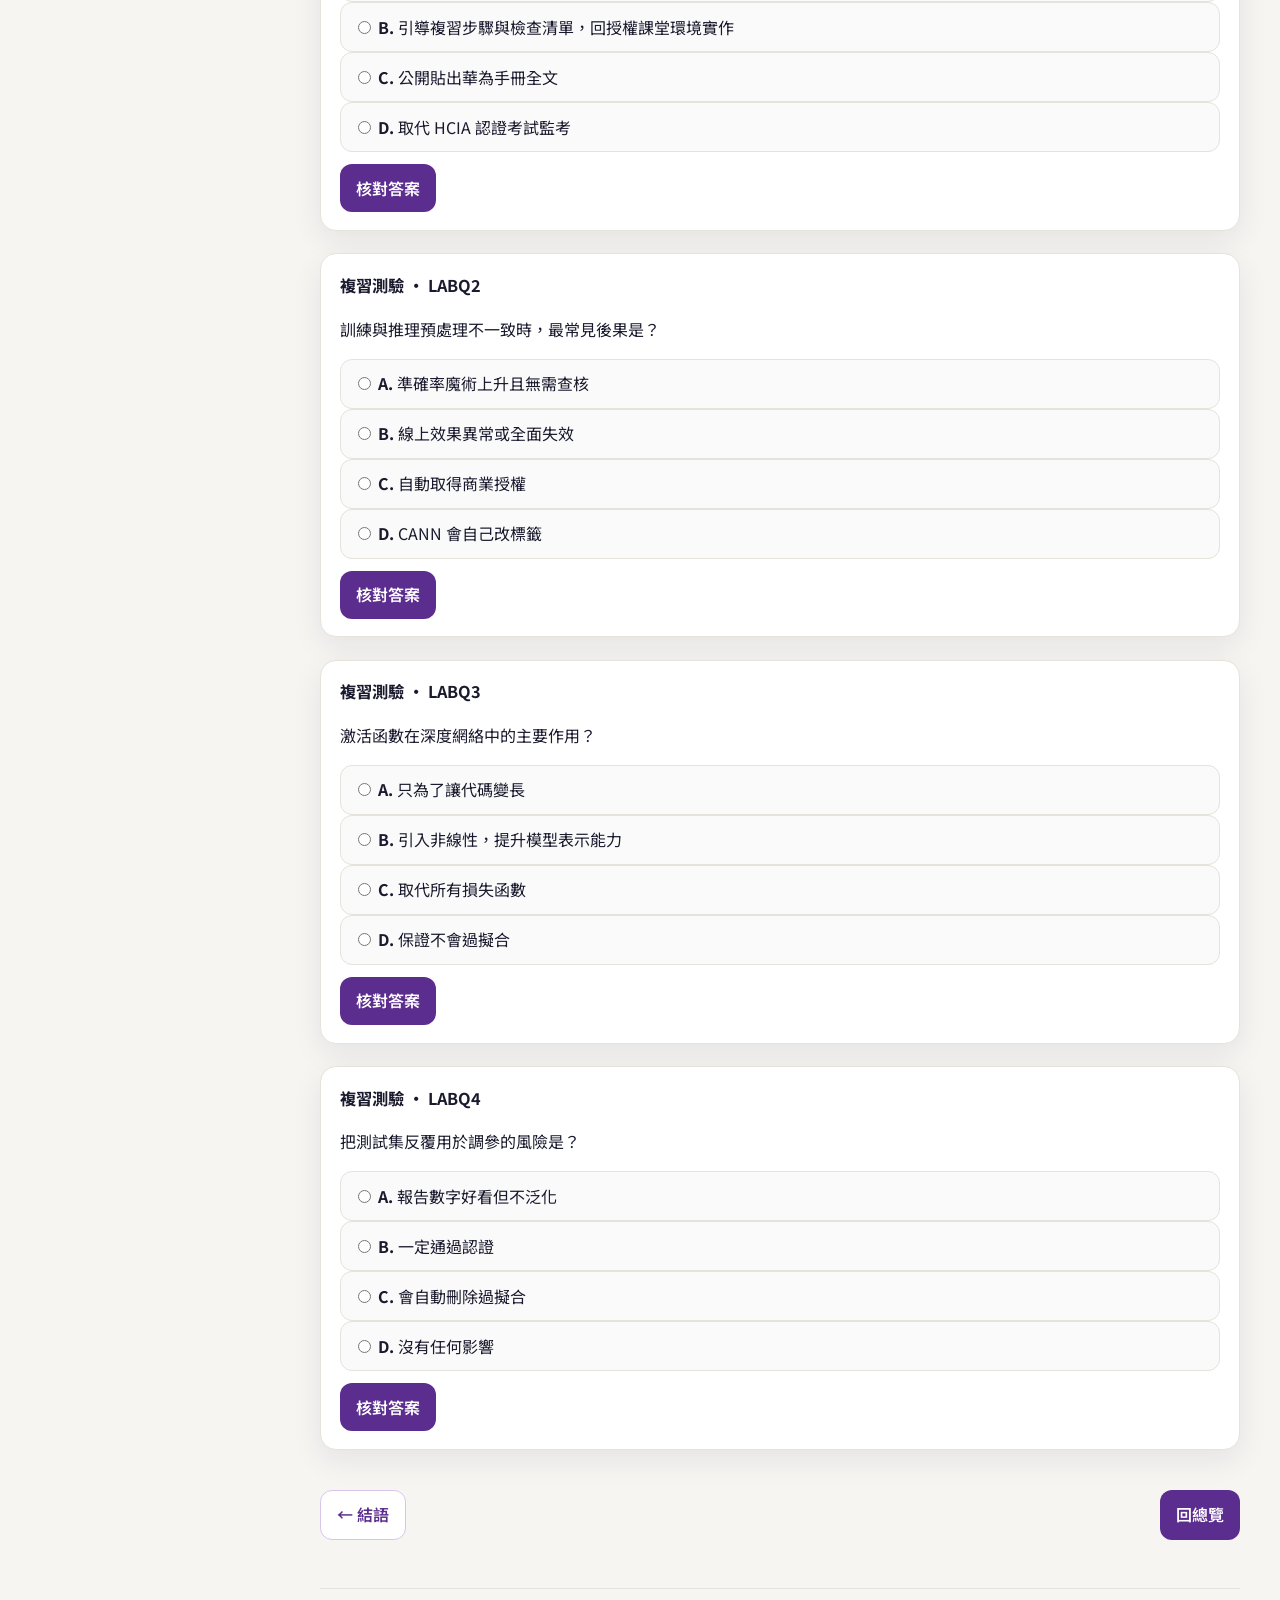
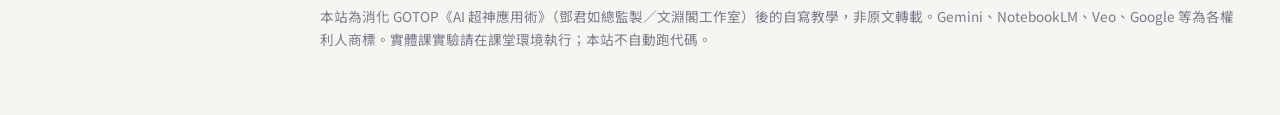
==== commit dfc309c0: "docs: add Atlas Type-C / Windows ICS shared-network steps Self-written review of usb0 192.168.137.2 " ====
--- a/practice/index.html
+++ b/practice/index.html
@@ -94,10 +94,24 @@
       <li><strong>課堂原則</strong>：配線與燒錄依現場助教指引；本站不提供映像檔。</li>
     </ul>
   </div>
+  <div class="lab-step" id="typec-ics">
+    <h4>0-3 Type-C／ICS：經 PC 共享連外網（Windows）</h4>
+    <div class="meta">對照：Atlas 200I DK A2「通過 PC 共享網絡聯網」；僅適用 <span class="mono">192.168.137.x</span></div>
+    <p>Type-C 預設遠端位址常是 <span class="mono">root@192.168.0.2</span>（usb0）。Windows「Internet 連線共享（ICS）」會把 PC 端強制改成 <span class="mono">192.168.137.1</span>，因此板上 usb0 要改成 <strong><span class="mono">192.168.137.2/24</span></strong>、閘道 <span class="mono">192.168.137.1</span>；完成後改用 <span class="mono">ssh root@192.168.137.2</span>。</p>
+    <ol class="steps">
+      <li>用<strong>可傳資料</strong>的 Type-C 線連板與 PC；裝置管理員應見到 USB RNDIS／「本地連線 x」。</li>
+      <li>在開發板改網路（仍可用舊 SSH <span class="mono">192.168.0.2</span>）：usb0＝<span class="mono">192.168.137.2/24</span>＋預設路由經 <span class="mono">192.168.137.1</span>；eth0／eth1<strong>不要</strong>再佔 <span class="mono">137</span> 段（例：eth1 改 <span class="mono">192.168.0.100/24</span> 並拿掉經 137.1 的預設路由）。三張網卡的第三段網段不可相同；usb0 不可設成 <span class="mono">.1</span>。</li>
+      <li>Ubuntu：編輯 <span class="mono">/etc/netplan/*-netcfg.yaml</span> 後 <span class="mono">sudo netplan apply</span>。openEuler：改 <span class="mono">ifcfg-usb0</span> 後 <span class="mono">nmcli con reload</span> 再 <span class="mono">nmcli con up usb0</span>。</li>
+      <li>PC：設定 → 網路和 Internet → 變更適配器選項 → 右鍵「有外網」的連線 → 內容 → <strong>共用</strong> → 勾選允許其他使用者透過此電腦的 Internet 連線 → 家庭網路連線選 RNDIS／連板那條 → 確定；提示改成 <span class="mono">192.168.137.1</span> 時選「是」。</li>
+      <li>驗收：<span class="mono">ssh root@192.168.137.2</span> 後執行 <span class="mono">curl www.baidu.com</span>，有回應即共享成功。</li>
+    </ol>
+    <div class="callout"><p>逐步截圖與排錯以官方為準：<a href="https://www.hiascend.com/document/detail/zh/Atlas200IDKA2DeveloperKit/23.0.RC2/Hardware%20Interfaces/hiug/hiug_0010.html" target="_blank" rel="noopener">PC 共享網絡（Windows）</a>、<a href="https://www.hiascend.com/document/detail/zh/Atlas200IDKA2DeveloperKit/23.0.RC2/Appendices/faq/faq_0048.html" target="_blank" rel="noopener">一根 Type-C 連網 FAQ</a>、<a href="https://www.hiascend.com/document/detail/zh/Atlas200IDKA2DeveloperKit/23.0.RC2/Hardware%20Interfaces/hiug/hiug_0005.html" target="_blank" rel="noopener">Type-C 遠程登錄／RNDIS</a>。本節為課堂自寫摘要，不取代華為手冊。</p></div>
+  </div>
   <div class="checklist">
     <label><input type="checkbox"/> 能說出本次實驗用的框架名稱與版本口令</label>
     <label><input type="checkbox"/> 知道產出物（模型檔／日誌）預設存放位置</label>
     <label><input type="checkbox"/> 已確認不會把密碼寫進要繳交的 notebook</label>
+    <label><input type="checkbox"/> （開發板路線）Type-C／ICS：能用 192.168.137.2 SSH 並 curl 外網</label>
   </div>
 </section>
 
